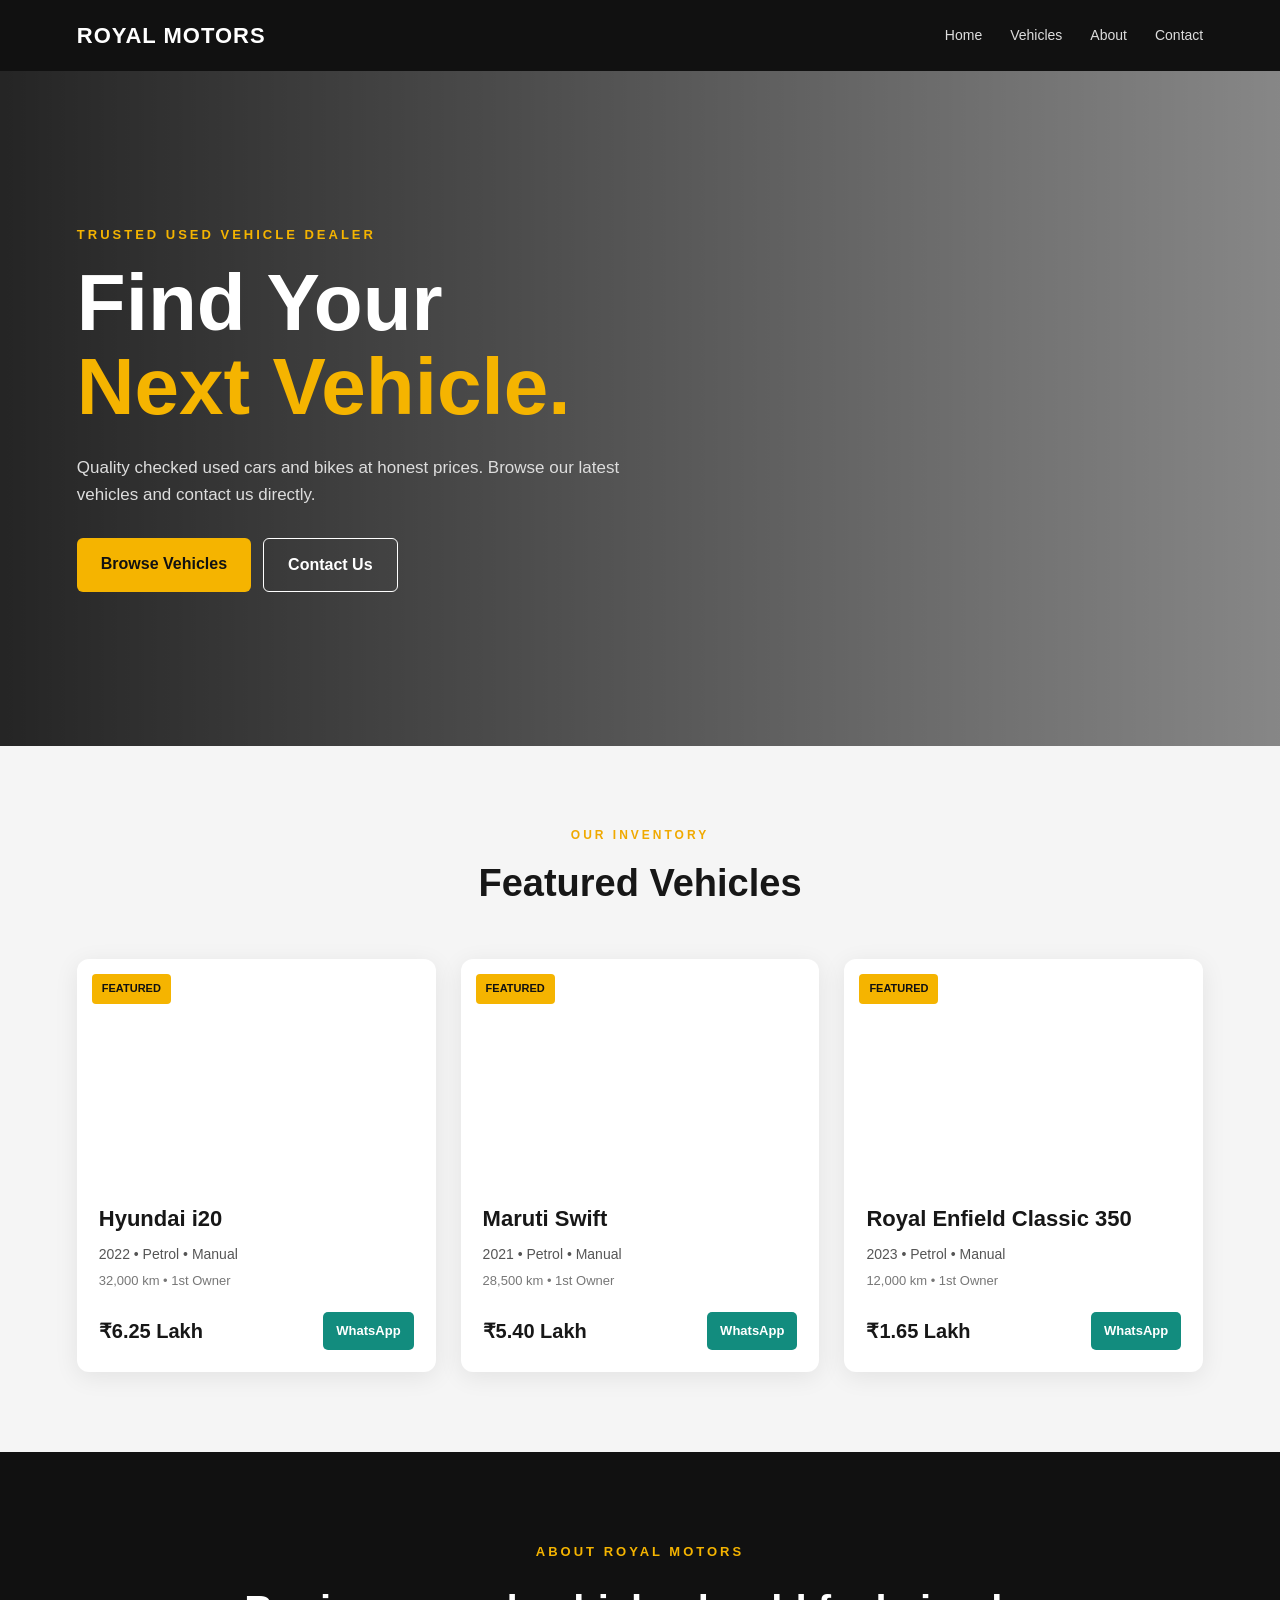
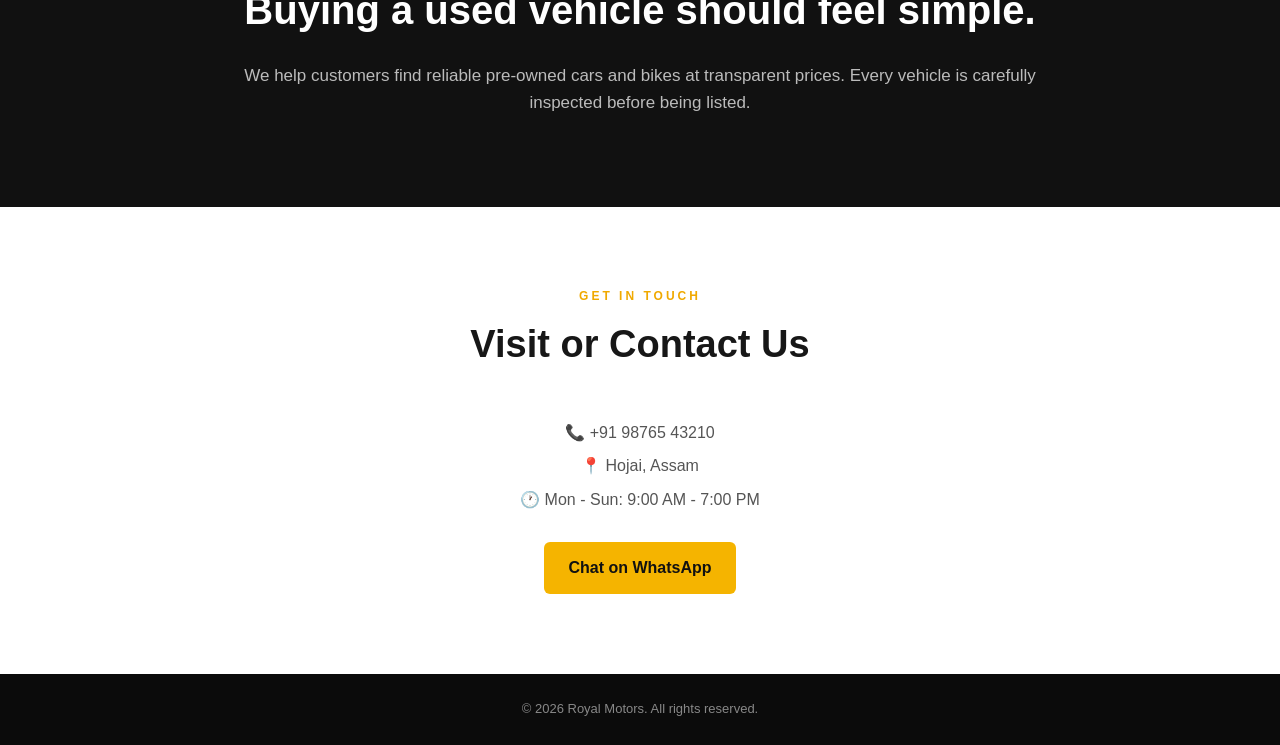
==== index.html @ 273f5794 "Add files via upload Add Royal Motors website" ====
<!DOCTYPE html>
<html lang="en">
<head>
    <meta charset="UTF-8">
    <meta name="viewport" content="width=device-width, initial-scale=1.0">

    <title>Royal Motors | Used Cars & Bikes</title>

    <link rel="stylesheet" href="style.css">
</head>

<body>

    <!-- Navigation -->
    <header>
        <div class="logo">ROYAL MOTORS</div>

        <nav>
            <a href="#home">Home</a>
            <a href="#vehicles">Vehicles</a>
            <a href="#about">About</a>
            <a href="#contact">Contact</a>
        </nav>
    </header>


    <!-- Hero Section -->
    <section id="home" class="hero">

        <div class="hero-content">

            <p class="small-title">TRUSTED USED VEHICLE DEALER</p>

            <h1>Find Your<br>
            <span>Next Vehicle.</span></h1>

            <p>
                Quality checked used cars and bikes at honest prices.
                Browse our latest vehicles and contact us directly.
            </p>

            <div class="buttons">
                <a href="#vehicles" class="btn primary">
                    Browse Vehicles
                </a>

                <a href="#contact" class="btn secondary">
                    Contact Us
                </a>
            </div>

        </div>

    </section>


    <!-- Vehicles -->
    <section id="vehicles" class="vehicles">

        <div class="section-heading">
            <p>OUR INVENTORY</p>
            <h2>Featured Vehicles</h2>
        </div>

        <div class="vehicle-grid">

            <!-- Vehicle 1 -->
            <div class="vehicle-card">

                <div class="vehicle-image">
                    <span>FEATURED</span>
                </div>

                <div class="vehicle-info">

                    <h3>Hyundai i20</h3>

                    <p class="vehicle-year">
                        2022 • Petrol • Manual
                    </p>

                    <p class="vehicle-details">
                        32,000 km • 1st Owner
                    </p>

                    <div class="vehicle-bottom">

                        <strong>₹6.25 Lakh</strong>

                        <a
  href="https://api.whatsapp.com/send?phone=918753903753&text=Hi%2C%20I%27m%20interested%20in%20the%20Hyundai%20i20%20%282022%29%20listed%20on%20your%20website.%20Is%20it%20still%20available%3F"
  target="_blank"
  class="whatsapp">
  WhatsApp
                        </a>

                    </div>

                </div>

            </div>


            <!-- Vehicle 2 -->
            <div class="vehicle-card">

                <div class="vehicle-image">
                    <span>FEATURED</span>
                </div>

                <div class="vehicle-info">

                    <h3>Maruti Swift</h3>

                    <p class="vehicle-year">
                        2021 • Petrol • Manual
                    </p>

                    <p class="vehicle-details">
                        28,500 km • 1st Owner
                    </p>

                    <div class="vehicle-bottom">

                        <strong>₹5.40 Lakh</strong>

                        <a href="#" class="whatsapp">
                            WhatsApp
                        </a>

                    </div>

                </div>

            </div>


            <!-- Vehicle 3 -->
            <div class="vehicle-card">

                <div class="vehicle-image">
                    <span>FEATURED</span>
                </div>

                <div class="vehicle-info">

                    <h3>Royal Enfield Classic 350</h3>

                    <p class="vehicle-year">
                        2023 • Petrol • Manual
                    </p>

                    <p class="vehicle-details">
                        12,000 km • 1st Owner
                    </p>

                    <div class="vehicle-bottom">

                        <strong>₹1.65 Lakh</strong>

                        <a href="#" class="whatsapp">
                            WhatsApp
                        </a>

                    </div>

                </div>

            </div>

        </div>

    </section>


    <!-- About -->
    <section id="about" class="about">

        <div>
            <p class="small-title">ABOUT ROYAL MOTORS</p>

            <h2>Buying a used vehicle should feel simple.</h2>

            <p>
                We help customers find reliable pre-owned cars and bikes
                at transparent prices. Every vehicle is carefully inspected
                before being listed.
            </p>

        </div>

    </section>


    <!-- Contact -->
    <section id="contact" class="contact">

        <div class="section-heading">

            <p>GET IN TOUCH</p>

            <h2>Visit or Contact Us</h2>

        </div>

        <div class="contact-info">

            <p>📞 +91 98765 43210</p>

            <p>📍 Hojai, Assam</p>

            <p>🕐 Mon - Sun: 9:00 AM - 7:00 PM</p>

        </div>

        <a href="#" class="btn primary">
            Chat on WhatsApp
        </a>

    </section>


    <!-- Footer -->
    <footer>

        <p>© 2026 Royal Motors. All rights reserved.</p>

    </footer>


</body>
</html>
---- style.css ----
/* =========================
   ROYAL MOTORS
   Main Stylesheet
   ========================= */


/* ---------- RESET ---------- */

* {
    margin: 0;
    padding: 0;
    box-sizing: border-box;
}

html {
    scroll-behavior: smooth;
}

body {
    font-family: Arial, Helvetica, sans-serif;
    background: #f5f5f5;
    color: #171717;
    line-height: 1.6;
}

a {
    text-decoration: none;
    color: inherit;
}


/* ---------- NAVIGATION ---------- */

header {
    width: 100%;
    padding: 18px 6%;
    background: #111111;
    color: white;

    display: flex;
    justify-content: space-between;
    align-items: center;

    position: sticky;
    top: 0;
    z-index: 1000;
}

.logo {
    font-size: 22px;
    font-weight: 800;
    letter-spacing: 1px;
}

nav {
    display: flex;
    gap: 28px;
}

nav a {
    color: #dddddd;
    font-size: 14px;
    transition: 0.3s;
}

nav a:hover {
    color: #ffffff;
}


/* ---------- HERO ---------- */

.hero {
    min-height: 75vh;

    display: flex;
    align-items: center;

    padding: 80px 6%;

    background:
        linear-gradient(
            90deg,
            rgba(0, 0, 0, 0.85),
            rgba(0, 0, 0, 0.45)
        ),
        url("https://images.unsplash.com/photo-1492144534655-ae79c964c9d7?auto=format&fit=crop&w=1600&q=80");

    background-size: cover;
    background-position: center;

    color: white;
}

.hero-content {
    max-width: 650px;
}

.small-title {
    font-size: 13px;
    letter-spacing: 3px;
    font-weight: 700;
    margin-bottom: 15px;
    color: #f5b400;
}

.hero h1 {
    font-size: clamp(45px, 8vw, 80px);
    line-height: 1.05;
    margin-bottom: 25px;
}

.hero h1 span {
    color: #f5b400;
}

.hero p:not(.small-title) {
    max-width: 560px;
    color: #dddddd;
    font-size: 17px;
    margin-bottom: 30px;
}


/* ---------- BUTTONS ---------- */

.buttons {
    display: flex;
    gap: 12px;
    flex-wrap: wrap;
}

.btn {
    display: inline-block;
    padding: 13px 24px;
    border-radius: 6px;
    font-weight: 700;
    transition: 0.3s;
}

.primary {
    background: #f5b400;
    color: #111111;
}

.primary:hover {
    background: #ffc933;
    transform: translateY(-2px);
}

.secondary {
    border: 1px solid #ffffff;
    color: white;
}

.secondary:hover {
    background: white;
    color: #111111;
}


/* ---------- VEHICLES ---------- */

.vehicles {
    padding: 80px 6%;
    background: #f5f5f5;
}

.section-heading {
    text-align: center;
    margin-bottom: 45px;
}

.section-heading p {
    color: #f0a900;
    font-size: 12px;
    font-weight: 800;
    letter-spacing: 3px;
    margin-bottom: 8px;
}

.section-heading h2 {
    font-size: 38px;
}


.vehicle-grid {
    max-width: 1200px;
    margin: auto;

    display: grid;
    grid-template-columns: repeat(3, 1fr);
    gap: 25px;
}


/* ---------- VEHICLE CARD ---------- */

.vehicle-card {
    background: white;
    border-radius: 12px;
    overflow: hidden;

    box-shadow: 0 5px 25px rgba(0, 0, 0, 0.08);

    transition: 0.3s;
}

.vehicle-card:hover {
    transform: translateY(-5px);
    box-shadow: 0 12px 35px rgba(0, 0, 0, 0.12);
}

.vehicle-image {
    height: 220px;

    background-size: cover;
    background-position: center;

    position: relative;
}

.vehicle-card:nth-child(1) .vehicle-image {
    background-image: url("https://images.unsplash.com/photo-1542282088-72c9c27ed0cd?auto=format&fit=crop&w=900&q=80");
}

.vehicle-card:nth-child(2) .vehicle-image {
    background-image: url("https://images.unsplash.com/photo-1549317661-bd32c8ce0db2?auto=format&fit=crop&w=900&q=80");
}

.vehicle-card:nth-child(3) .vehicle-image {
    background-image: url("https://images.unsplash.com/photo-1558981806-ec527fa84c39?auto=format&fit=crop&w=900&q=80");
}

.vehicle-image span {
    position: absolute;

    top: 15px;
    left: 15px;

    background: #f5b400;
    color: #111111;

    padding: 6px 10px;

    font-size: 11px;
    font-weight: 800;

    border-radius: 4px;
}


.vehicle-info {
    padding: 22px;
}

.vehicle-info h3 {
    font-size: 22px;
    margin-bottom: 7px;
}

.vehicle-year {
    color: #555555;
    font-size: 14px;
}

.vehicle-details {
    color: #777777;
    font-size: 13px;
    margin-top: 5px;
}

.vehicle-bottom {
    margin-top: 20px;

    display: flex;
    justify-content: space-between;
    align-items: center;
}

.vehicle-bottom strong {
    font-size: 20px;
}

.whatsapp {
    background: #128c7e;
    color: white;

    padding: 9px 13px;

    border-radius: 5px;

    font-size: 13px;
    font-weight: 700;
}


/* ---------- ABOUT ---------- */

.about {
    padding: 90px 6%;
    background: #111111;
    color: white;
}

.about > div {
    max-width: 850px;
    margin: auto;
    text-align: center;
}

.about h2 {
    font-size: 40px;
    margin-bottom: 20px;
}

.about p:not(.small-title) {
    color: #bbbbbb;
    font-size: 17px;
}


/* ---------- CONTACT ---------- */

.contact {
    padding: 80px 6%;
    text-align: center;
    background: white;
}

.contact-info {
    margin-bottom: 30px;
}

.contact-info p {
    margin: 8px;
    color: #555555;
}


/* ---------- FOOTER ---------- */

footer {
    padding: 25px;
    background: #0b0b0b;
    color: #888888;
    text-align: center;
    font-size: 13px;
}


/* =========================
   MOBILE
   ========================= */

@media (max-width: 768px) {

    header {
        padding: 16px 5%;
    }

    .logo {
        font-size: 18px;
    }

    nav {
        display: none;
    }

    .hero {
        min-height: 70vh;
        padding: 60px 5%;
    }

    .hero h1 {
        font-size: 48px;
    }

    .hero p:not(.small-title) {
        font-size: 15px;
    }

    .vehicles {
        padding: 60px 5%;
    }

    .section-heading h2 {
        font-size: 30px;
    }

    .vehicle-grid {
        grid-template-columns: 1fr;
    }

    .vehicle-image {
        height: 230px;
    }

    .about {
        padding: 65px 5%;
    }

    .about h2 {
        font-size: 30px;
    }

    .contact {
        padding: 65px 5%;
    }
}
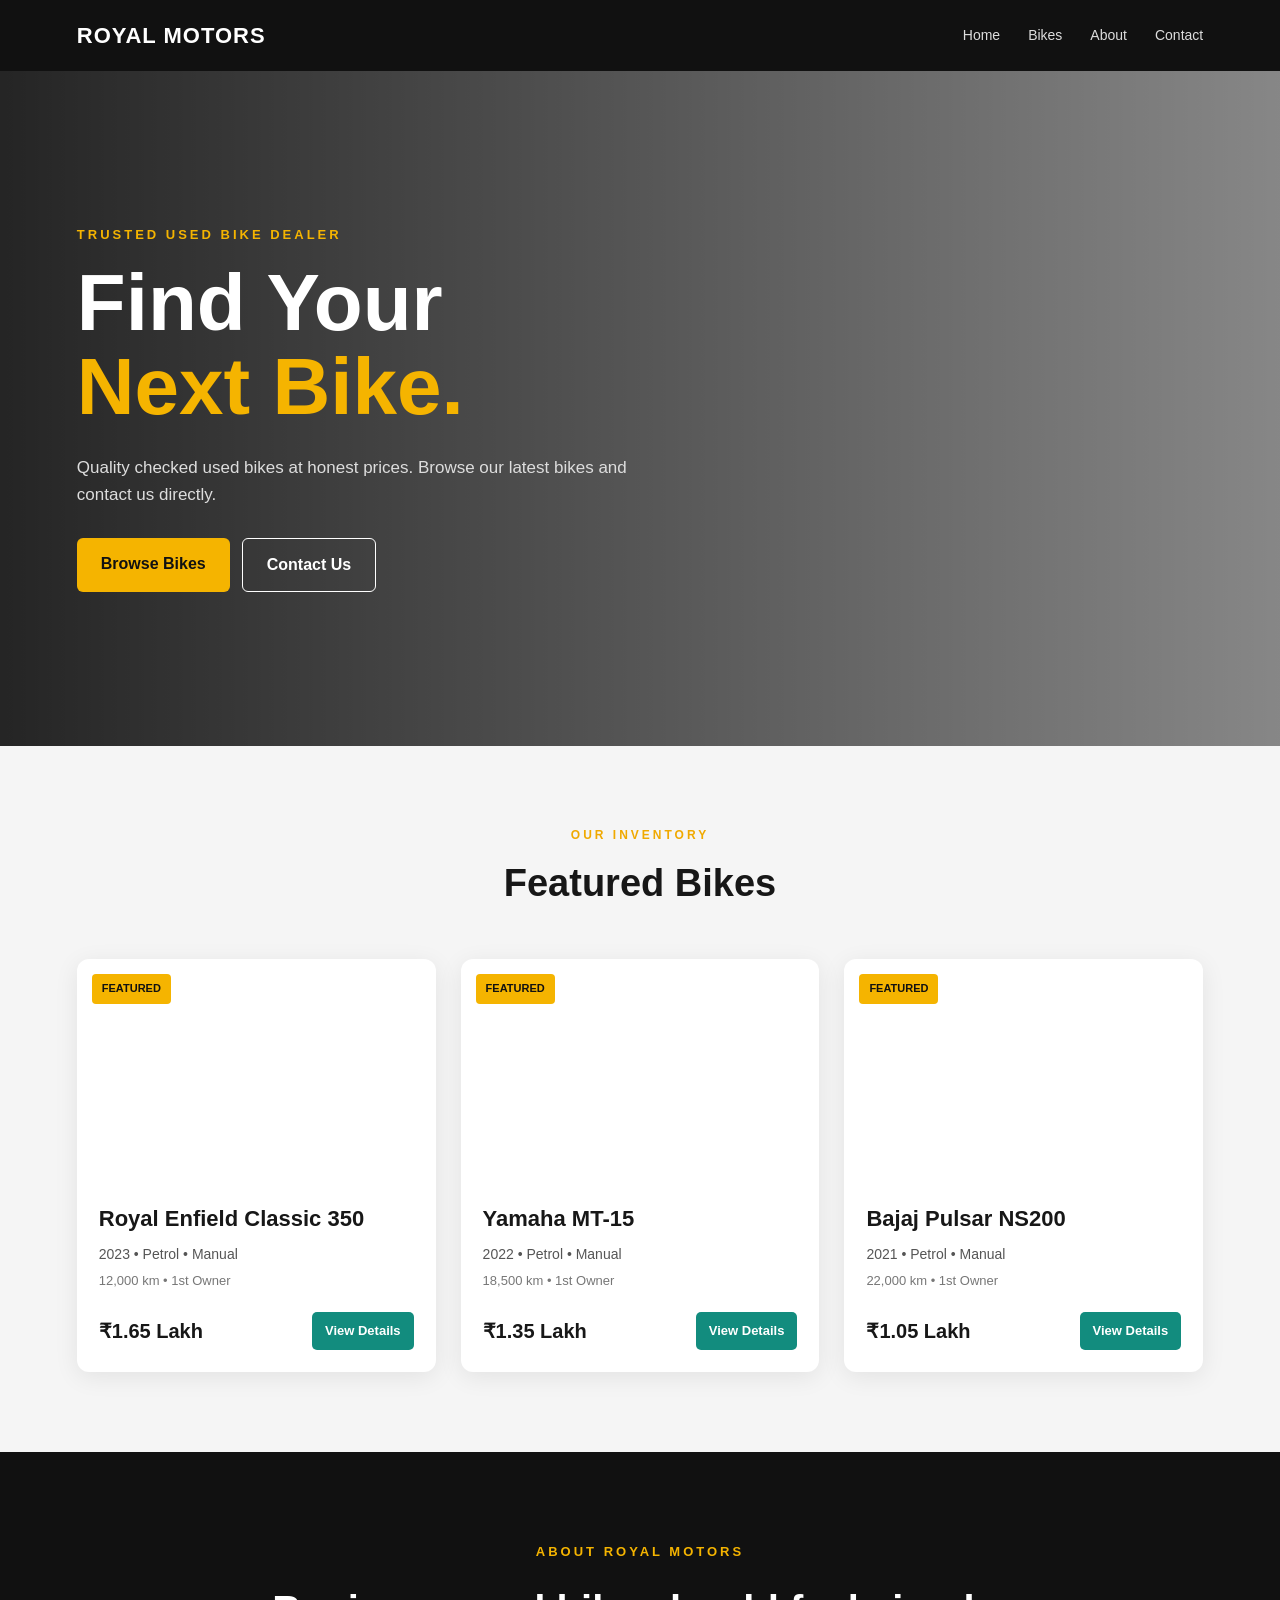
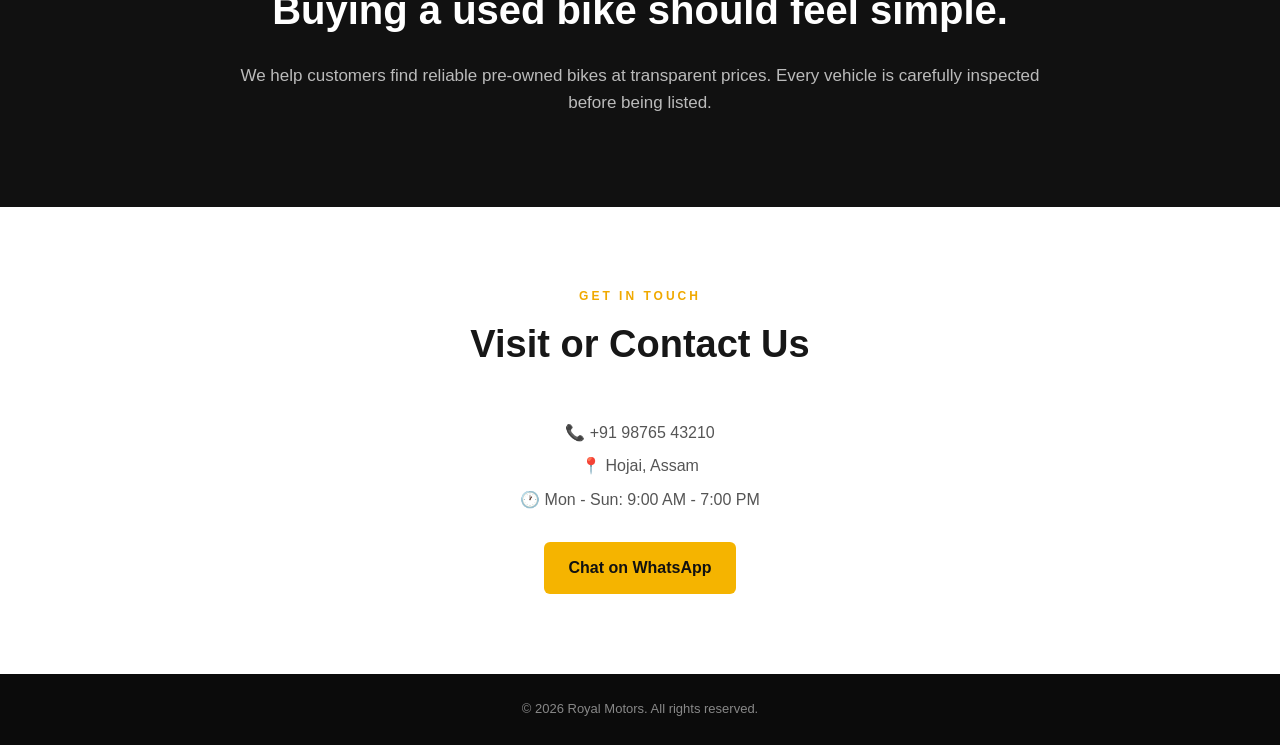
==== commit c3149be7: "Update index.html" ====
--- a/index.html
+++ b/index.html
@@ -3,230 +3,254 @@
 <head>
     <meta charset="UTF-8">
     <meta name="viewport" content="width=device-width, initial-scale=1.0">
-
-    <title>Royal Motors | Used Cars & Bikes</title>
-
+    <title>Royal Motors | Used Bikes</title>
     <link rel="stylesheet" href="style.css">
+
+    <style>
+        .vehicle-card {
+            display: block;
+            color: inherit;
+            cursor: pointer;
+        }
+
+        .vehicle-card .whatsapp {
+            display: inline-block;
+        }
+    </style>
 </head>
 
 <body>
 
-    <!-- Navigation -->
-    <header>
-        <div class="logo">ROYAL MOTORS</div>
-
-        <nav>
-            <a href="#home">Home</a>
-            <a href="#vehicles">Vehicles</a>
-            <a href="#about">About</a>
-            <a href="#contact">Contact</a>
-        </nav>
-    </header>
-
-
-    <!-- Hero Section -->
-    <section id="home" class="hero">
-
-        <div class="hero-content">
-
-            <p class="small-title">TRUSTED USED VEHICLE DEALER</p>
-
-            <h1>Find Your<br>
-            <span>Next Vehicle.</span></h1>
-
-            <p>
-                Quality checked used cars and bikes at honest prices.
-                Browse our latest vehicles and contact us directly.
-            </p>
-
-            <div class="buttons">
-                <a href="#vehicles" class="btn primary">
-                    Browse Vehicles
-                </a>
-
-                <a href="#contact" class="btn secondary">
-                    Contact Us
-                </a>
-            </div>
+<header>
+    <div class="logo">ROYAL MOTORS</div>
+
+    <nav>
+        <a href="#home">Home</a>
+        <a href="#vehicles">Bikes</a>
+        <a href="#about">About</a>
+        <a href="#contact">Contact</a>
+    </nav>
+</header>
+
+
+<section id="home" class="hero">
+
+    <div class="hero-content">
+
+        <p class="small-title">TRUSTED USED BIKE DEALER</p>
+
+        <h1>Find Your<br>
+        <span>Next Bike.</span></h1>
+
+        <p>
+            Quality checked used bikes at honest prices.
+            Browse our latest bikes and contact us directly.
+        </p>
+
+        <div class="buttons">
+
+            <a href="#vehicles" class="btn primary">
+                Browse Bikes
+            </a>
+
+            <a href="#contact" class="btn secondary">
+                Contact Us
+            </a>
 
         </div>
 
-    </section>
-
-
-    <!-- Vehicles -->
-    <section id="vehicles" class="vehicles">
-
-        <div class="section-heading">
-            <p>OUR INVENTORY</p>
-            <h2>Featured Vehicles</h2>
-        </div>
-
-        <div class="vehicle-grid">
-
-            <!-- Vehicle 1 -->
-            <div class="vehicle-card">
-
-                <div class="vehicle-image">
-                    <span>FEATURED</span>
+    </div>
+
+</section>
+
+
+<section id="vehicles" class="vehicles">
+
+    <div class="section-heading">
+        <p>OUR INVENTORY</p>
+        <h2>Featured Bikes</h2>
+    </div>
+
+
+    <div class="vehicle-grid">
+
+
+        <!-- Bike 1 -->
+
+        <a href="vehicle.html" class="vehicle-card">
+
+            <div class="vehicle-image">
+                <span>FEATURED</span>
+            </div>
+
+            <div class="vehicle-info">
+
+                <h3>Royal Enfield Classic 350</h3>
+
+                <p class="vehicle-year">
+                    2023 • Petrol • Manual
+                </p>
+
+                <p class="vehicle-details">
+                    12,000 km • 1st Owner
+                </p>
+
+                <div class="vehicle-bottom">
+
+                    <strong>₹1.65 Lakh</strong>
+
+                    <span class="whatsapp">
+                        View Details
+                    </span>
+
                 </div>
 
-                <div class="vehicle-info">
-
-                    <h3>Hyundai i20</h3>
-
-                    <p class="vehicle-year">
-                        2022 • Petrol • Manual
-                    </p>
-
-                    <p class="vehicle-details">
-                        32,000 km • 1st Owner
-                    </p>
-
-                    <div class="vehicle-bottom">
-
-                        <strong>₹6.25 Lakh</strong>
-
-                        <a
-  href="https://api.whatsapp.com/send?phone=918753903753&text=Hi%2C%20I%27m%20interested%20in%20the%20Hyundai%20i20%20%282022%29%20listed%20on%20your%20website.%20Is%20it%20still%20available%3F"
-  target="_blank"
-  class="whatsapp">
-  WhatsApp
-                        </a>
-
-                    </div>
+            </div>
+
+        </a>
+
+
+        <!-- Bike 2 -->
+
+        <a href="vehicle.html" class="vehicle-card">
+
+            <div class="vehicle-image">
+                <span>FEATURED</span>
+            </div>
+
+            <div class="vehicle-info">
+
+                <h3>Yamaha MT-15</h3>
+
+                <p class="vehicle-year">
+                    2022 • Petrol • Manual
+                </p>
+
+                <p class="vehicle-details">
+                    18,500 km • 1st Owner
+                </p>
+
+                <div class="vehicle-bottom">
+
+                    <strong>₹1.35 Lakh</strong>
+
+                    <span class="whatsapp">
+                        View Details
+                    </span>
 
                 </div>
 
             </div>
 
-
-            <!-- Vehicle 2 -->
-            <div class="vehicle-card">
-
-                <div class="vehicle-image">
-                    <span>FEATURED</span>
+        </a>
+
+
+        <!-- Bike 3 -->
+
+        <a href="vehicle.html" class="vehicle-card">
+
+            <div class="vehicle-image">
+                <span>FEATURED</span>
+            </div>
+
+            <div class="vehicle-info">
+
+                <h3>Bajaj Pulsar NS200</h3>
+
+                <p class="vehicle-year">
+                    2021 • Petrol • Manual
+                </p>
+
+                <p class="vehicle-details">
+                    22,000 km • 1st Owner
+                </p>
+
+                <div class="vehicle-bottom">
+
+                    <strong>₹1.05 Lakh</strong>
+
+                    <span class="whatsapp">
+                        View Details
+                    </span>
+
                 </div>
 
-                <div class="vehicle-info">
-
-                    <h3>Maruti Swift</h3>
-
-                    <p class="vehicle-year">
-                        2021 • Petrol • Manual
-                    </p>
-
-                    <p class="vehicle-details">
-                        28,500 km • 1st Owner
-                    </p>
-
-                    <div class="vehicle-bottom">
-
-                        <strong>₹5.40 Lakh</strong>
-
-                        <a href="#" class="whatsapp">
-                            WhatsApp
-                        </a>
-
-                    </div>
-
-                </div>
-
-            </div>
-
-
-            <!-- Vehicle 3 -->
-            <div class="vehicle-card">
-
-                <div class="vehicle-image">
-                    <span>FEATURED</span>
-                </div>
-
-                <div class="vehicle-info">
-
-                    <h3>Royal Enfield Classic 350</h3>
-
-                    <p class="vehicle-year">
-                        2023 • Petrol • Manual
-                    </p>
-
-                    <p class="vehicle-details">
-                        12,000 km • 1st Owner
-                    </p>
-
-                    <div class="vehicle-bottom">
-
-                        <strong>₹1.65 Lakh</strong>
-
-                        <a href="#" class="whatsapp">
-                            WhatsApp
-                        </a>
-
-                    </div>
-
-                </div>
-
-            </div>
-
-        </div>
-
-    </section>
-
-
-    <!-- About -->
-    <section id="about" class="about">
-
-        <div>
-            <p class="small-title">ABOUT ROYAL MOTORS</p>
-
-            <h2>Buying a used vehicle should feel simple.</h2>
-
-            <p>
-                We help customers find reliable pre-owned cars and bikes
-                at transparent prices. Every vehicle is carefully inspected
-                before being listed.
-            </p>
-
-        </div>
-
-    </section>
-
-
-    <!-- Contact -->
-    <section id="contact" class="contact">
-
-        <div class="section-heading">
-
-            <p>GET IN TOUCH</p>
-
-            <h2>Visit or Contact Us</h2>
-
-        </div>
-
-        <div class="contact-info">
-
-            <p>📞 +91 98765 43210</p>
-
-            <p>📍 Hojai, Assam</p>
-
-            <p>🕐 Mon - Sun: 9:00 AM - 7:00 PM</p>
-
-        </div>
-
-        <a href="#" class="btn primary">
-            Chat on WhatsApp
+            </div>
+
         </a>
 
-    </section>
-
-
-    <!-- Footer -->
-    <footer>
-
-        <p>© 2026 Royal Motors. All rights reserved.</p>
-
-    </footer>
+
+    </div>
+
+</section>
+
+
+<section id="about" class="about">
+
+    <div>
+
+        <p class="small-title">
+            ABOUT ROYAL MOTORS
+        </p>
+
+        <h2>
+            Buying a used bike should feel simple.
+        </h2>
+
+        <p>
+            We help customers find reliable pre-owned bikes
+            at transparent prices. Every vehicle is carefully
+            inspected before being listed.
+        </p>
+
+    </div>
+
+</section>
+
+
+<section id="contact" class="contact">
+
+    <div class="section-heading">
+
+        <p>GET IN TOUCH</p>
+
+        <h2>Visit or Contact Us</h2>
+
+    </div>
+
+
+    <div class="contact-info">
+
+        <p>📞 +91 98765 43210</p>
+
+        <p>📍 Hojai, Assam</p>
+
+        <p>🕐 Mon - Sun: 9:00 AM - 7:00 PM</p>
+
+    </div>
+
+
+    <a
+        href="https://wa.me/918753903753?text=Hi%2C%20I%27m%20interested%20in%20the%20bikes%20listed%20on%20your%20website."
+        target="_blank"
+        rel="noopener"
+        class="btn primary">
+
+        Chat on WhatsApp
+
+    </a>
+
+</section>
+
+
+<footer>
+
+    <p>
+        © 2026 Royal Motors. All rights reserved.
+    </p>
+
+</footer>
 
 
 </body>
-</html>+</html>
